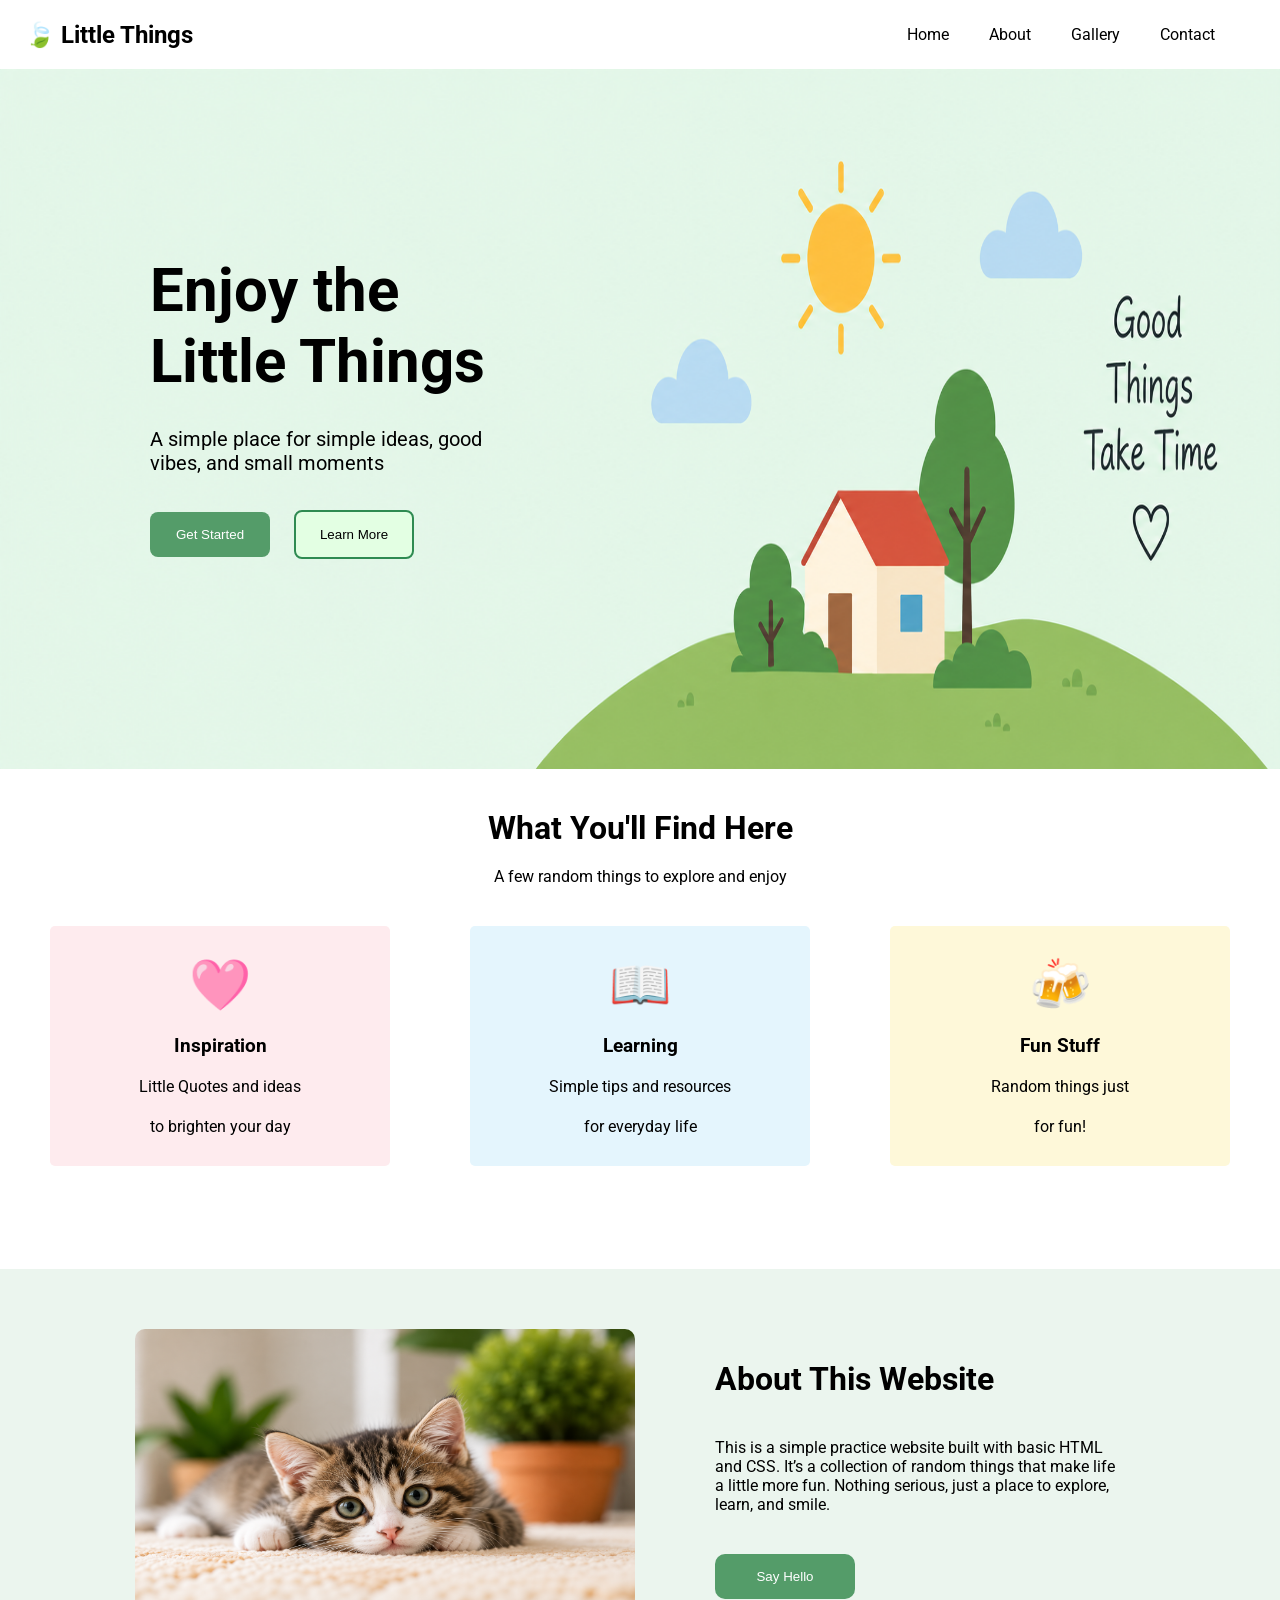
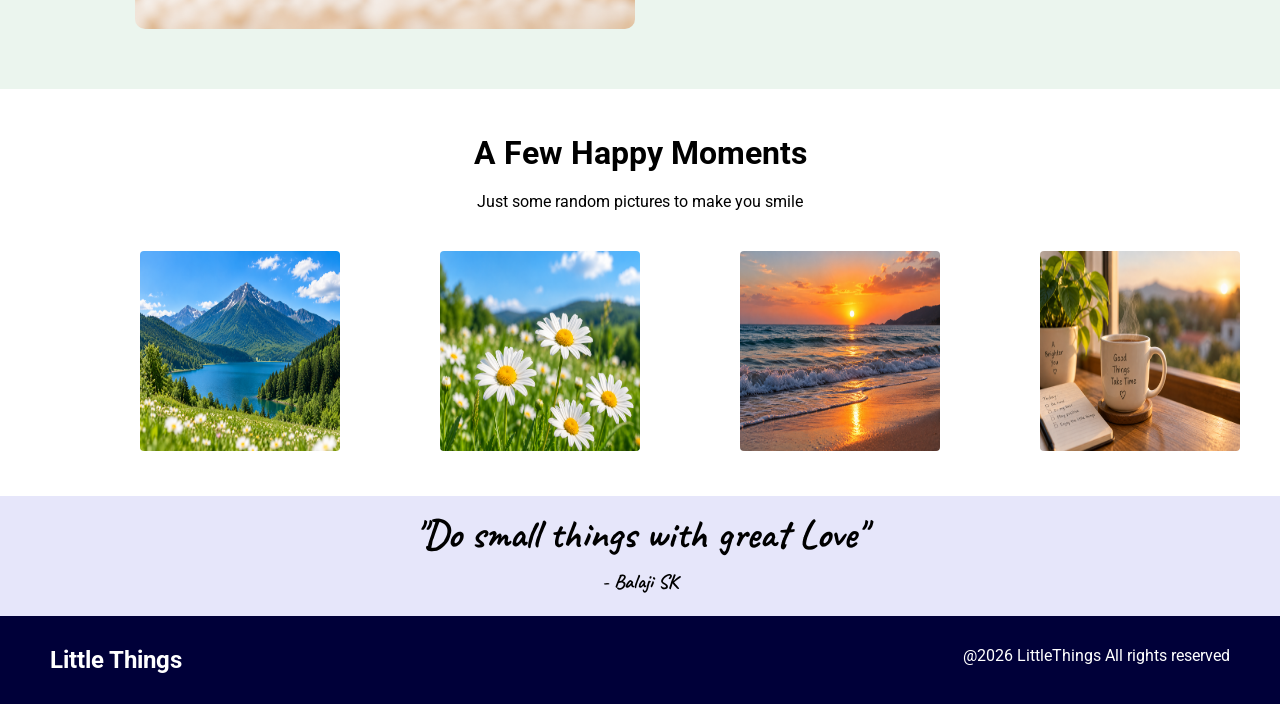
==== index.html @ cd8e2b99 "Intial Commit" ====
<!DOCTYPE html>
<html lang="en">
<head>
    <meta charset="UTF-8">
    <meta name="viewport" content="width=device-width, initial-scale=1.0">
    <title>Little Things</title>
    <link rel="stylesheet" href="index.css">
</head>
<body>
    <div class="page">
        <nav>
            <h1>🍃 Little Things</h1>
            <ul>
                <li>Home</li>
                <li>About</li>
                <li>Gallery</li>
                <li>Contact</li>
            </ul>
        </nav>
        <main>
            <div class="txt-container">
                <h1 style="font-size: 60px;margin-top: 25px;">Enjoy the Little Things</h1>
                <p style="font-size: 20px;margin-top: 30px;">A simple place for simple ideas, good vibes, and small moments</p>
                <div class="hero-btns" style="margin-top: 35px;">
                    <button style="background-color: #549C69;color: white;padding: 15px;margin-right: 20px;border-radius: 8px;border: none;width: 120px;">Get Started</button>
                    <button style="padding: 15px; width: 120px;border-radius: 8px;border: 2px solid #2F8B52;background-color: rgb(227, 255, 227) ;">Learn More</button>
                </div>
            </div>
        </main>
        <div class="section2">
            <h1 style="margin-top: 40px;">What You'll Find Here</h1>
            <p style="margin-top: 20px;">A few random things to explore and enjoy</p>
            <div class="cards">
                <div class="card" style="background-color: #FEEBEE;">
                    <p style="font-size: 50px;">🩷</p>
                    <h3>Inspiration</h3>
                    <p>Little Quotes and ideas </p><p>to brighten your day</p>
                </div>
                <div class="card" style="background-color: #E4F5FD;">
                    <p style="font-size: 50px;">📖</p>
                    <h3>Learning</h3>
                    <p>Simple tips and resources</p><p>for everyday life</p>
                </div>
                <div class="card" style="background-color: #FEF8D9;">
                    <p style="font-size: 50px;">🍻</p>
                    <h3>Fun Stuff</h3>
                    <p>Random things just</p><p>for fun!</p>
                </div>
            </div>
        </div>
        <div class="section3" style="display: flex;justify-content: center;padding: 30px;background-color: #EBF5EE;">
            <img src="cat.png" width="500px" height="300px" style="margin: 30px;border-radius: 10px;">
            <div style="width: 450px;display: flex;flex-direction: column;justify-content: center;margin: 30px;">
                <h1 style="margin: 20px;">About This Website</h1>
                <p style="margin: 20px;">This is a simple practice website built with basic
                    HTML and CSS. It’s a collection of random things
                    that make life a little more fun. Nothing serious,
                    just a place to explore, learn, and smile.
                </p>
                <button style="padding: 15px 25px 15px 25px;width: 140px;margin: 20px;border-radius: 10px;background-color: #549C69;color: white;border: none;">Say Hello</button>
            </div>
        </div>
        <div class="section4" style="display: flex;flex-direction: column;align-items: center;padding: 25px;">
            <h1 style="margin-top:20px;">A Few Happy Moments</h1>
            <p style="margin-top: 20px;">Just some random pictures to make you smile</p>
            <div style="margin-top: 20px;display: flex;justify-content: center;width: 100%;">
                <img src="img1.png">
                <img src="img2.png">
                <img src="img3.png">
                <img src="img4.png">
            </div>
        </div>
        <div class="section5" style="text-align: center;">
            <h2 style="font-size: 40px;margin: 10px;">"Do small things with great Love"</h2>
            <h5 style="font-size: 20px;margin-bottom: 20px;">- Balaji SK</h5>
        </div>
        <footer style="background-color: rgb(0, 0, 57);color: white;display: flex;justify-content: space-between;padding: 30px;padding-left: 50px;padding-right: 50px;">
            <h2>Little Things</h2>
            <p>@2026 LittleThings All rights reserved</p>
        </footer>
    </div>
</body>
</html>
---- index.css ----
@import url('https://fonts.googleapis.com/css2?family=Roboto+Condensed:ital,wght@0,100..900;1,100..900&family=Roboto:ital,wght@0,100..900;1,100..900&display=swap');
@import url('https://fonts.googleapis.com/css2?family=Caveat:wght@400..700&family=Roboto+Condensed:ital,wght@0,100..900;1,100..900&family=Roboto:ital,wght@0,100..900;1,100..900&display=swap');

body{
    font-family: "Roboto", sans-serif;

}
*{
    padding: 0%;
    margin: 0%;
}

nav{
    display: flex;
    justify-content: space-between;
    padding: 5px 25px 5px 25px;

    align-items: center;
}

nav ul{
    display: flex;
    justify-content: space-around;
    margin: 20px;
}

ul li{
    list-style-type:none;
    margin: 0px 20px 0px 20px;
}

main{
    background-image: url(hero-img.png);
    background-size: 100% 100%;
    height: 700px;
    display: flex;
    align-items: center;
}
.txt-container{
    margin-left: 150px;
    width: 350px;
    margin-bottom: 50px;
}

.section2{
    display: flex;
    flex-direction: column;
    align-items: center;
    height: 500px;
}

.cards{
    display: flex;
    justify-content: space-evenly;
}

.card{
    display: flex;
    flex-direction: column;
    justify-content: space-around;
    padding: 20px;
    align-items: center;
    width: 300px;
    height: 200px;
    margin: 40px;
    border-radius: 5px;
}

.section4 div img{
    width: 200px;
    height: 200px;
    margin-left: 100px;
    margin-top: 20px;
    border-radius: 4px;
    margin-bottom: 20px;
}

.section5{
    font-family: "Caveat", cursive;
    height: 120px;
    background-color: lavender;
    display: flex;
    align-items: center;
    justify-content: center;
    flex-direction: column;
}
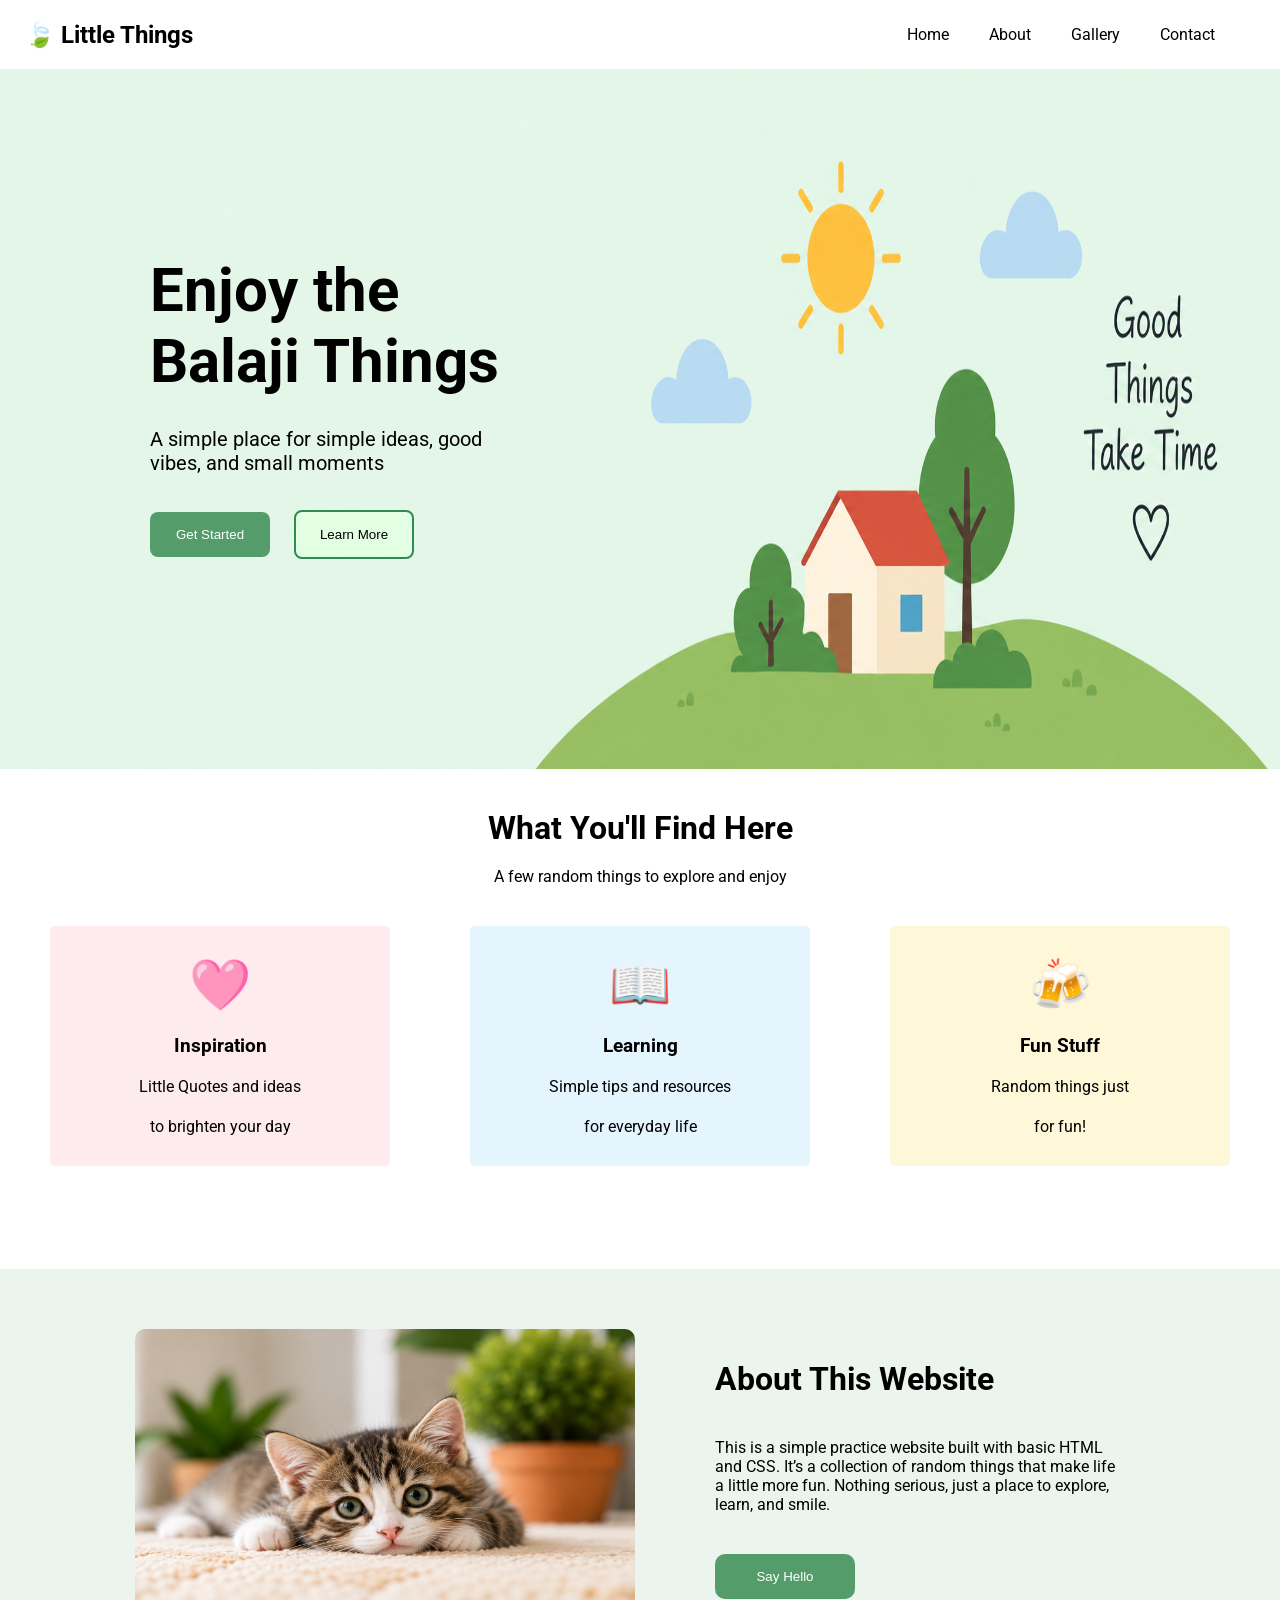
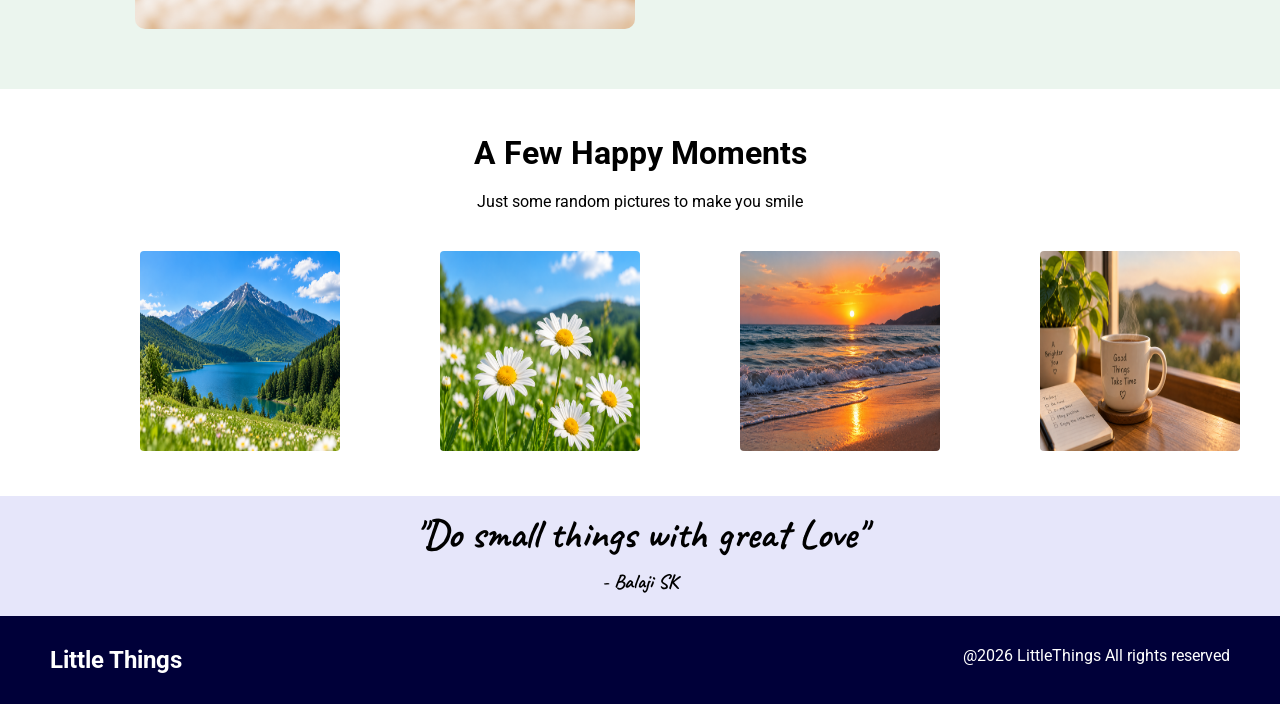
==== commit 8f295d5d: "Version Balaji" ====
--- a/index.html
+++ b/index.html
@@ -3,7 +3,7 @@
 <head>
     <meta charset="UTF-8">
     <meta name="viewport" content="width=device-width, initial-scale=1.0">
-    <title>Little Things</title>
+    <title>Just Balaji Things</title>
     <link rel="stylesheet" href="index.css">
 </head>
 <body>
@@ -19,7 +19,7 @@
         </nav>
         <main>
             <div class="txt-container">
-                <h1 style="font-size: 60px;margin-top: 25px;">Enjoy the Little Things</h1>
+                <h1 style="font-size: 60px;margin-top: 25px;">Enjoy the Balaji Things</h1>
                 <p style="font-size: 20px;margin-top: 30px;">A simple place for simple ideas, good vibes, and small moments</p>
                 <div class="hero-btns" style="margin-top: 35px;">
                     <button style="background-color: #549C69;color: white;padding: 15px;margin-right: 20px;border-radius: 8px;border: none;width: 120px;">Get Started</button>
